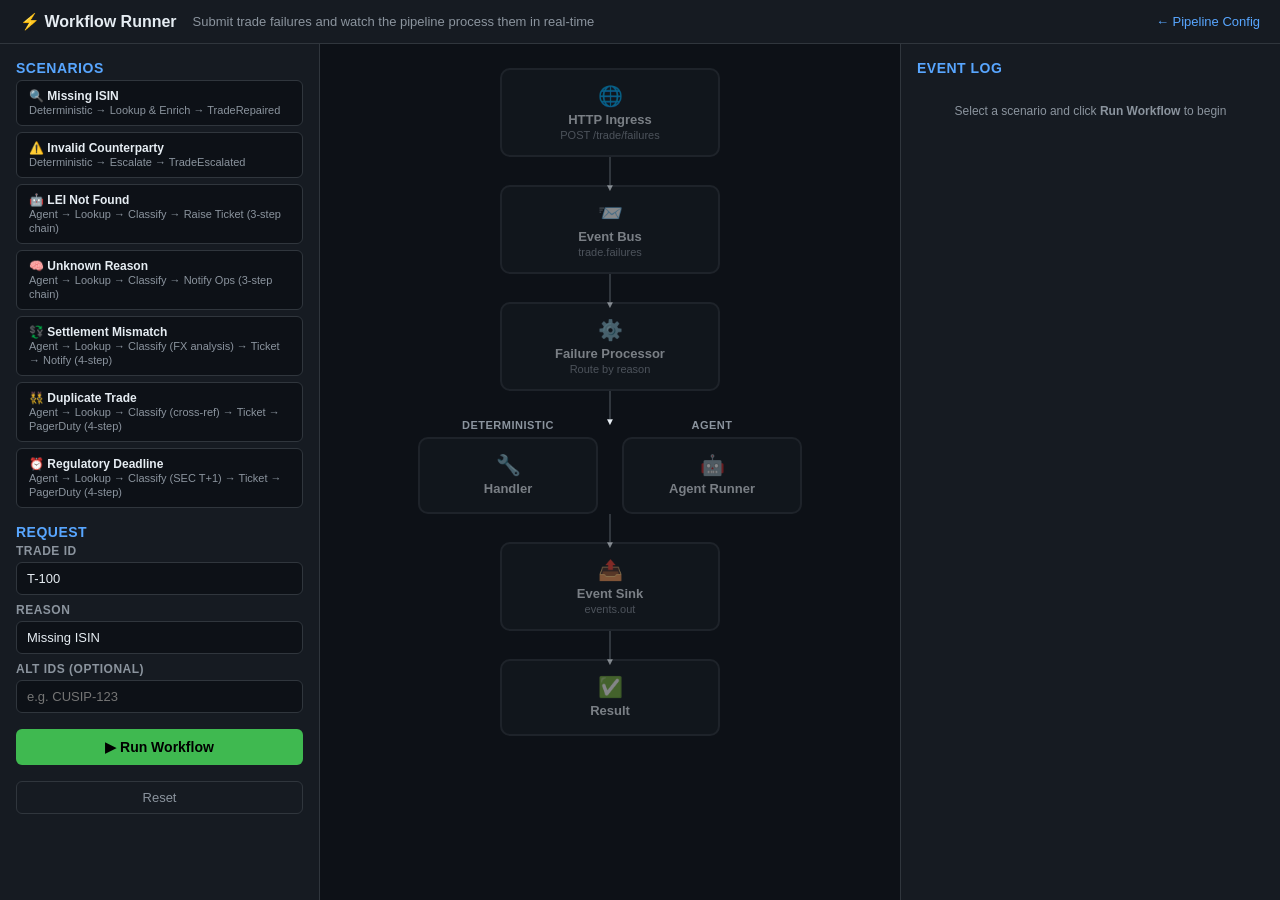
==== agent-app/src/main/resources/webroot/workflow.html @ f093a448 "Update Surefire reports and test class paths for McpServer - Adjusted the class path in the ToolRegi" ====
<!DOCTYPE html>
<html lang="en">
<head>
  <meta charset="UTF-8">
  <meta name="viewport" content="width=device-width, initial-scale=1.0">
  <title>Workflow Runner — vertx5-mcp</title>
  <style>
    /* ── Reset & Theme ──────────────────────────────────────────── */
    *, *::before, *::after { box-sizing: border-box; margin: 0; padding: 0; }
    :root {
      --bg: #0d1117; --surface: #161b22; --border: #30363d;
      --text: #e6edf3; --muted: #8b949e; --accent: #58a6ff;
      --green: #3fb950; --orange: #d29922; --red: #f85149;
      --purple: #bc8cff; --teal: #39d2c0; --pink: #f778ba;
      --blue: #58a6ff; --yellow: #e3b341;
    }
    body { font-family: -apple-system, BlinkMacSystemFont, 'Segoe UI', Helvetica, Arial, sans-serif;
      background: var(--bg); color: var(--text); height: 100vh; overflow: hidden; }

    /* ── Layout ─────────────────────────────────────────────────── */
    .app { display: grid; grid-template-columns: 320px 1fr 380px;
      grid-template-rows: auto 1fr; height: 100vh; }
    header { grid-column: 1 / -1; padding: 12px 20px; background: var(--surface);
      border-bottom: 1px solid var(--border); display: flex; align-items: center; gap: 16px; }
    header h1 { font-size: 16px; font-weight: 600; }
    header .subtitle { color: var(--muted); font-size: 13px; }

    /* ── Left Panel: Control ────────────────────────────────────── */
    .control-panel { background: var(--surface); border-right: 1px solid var(--border);
      padding: 16px; overflow-y: auto; display: flex; flex-direction: column; gap: 16px;
      min-height: 0; }
    .control-panel h2 { font-size: 14px; font-weight: 600; color: var(--accent); text-transform: uppercase;
      letter-spacing: 0.5px; margin-bottom: 4px; }

    .form-group { display: flex; flex-direction: column; gap: 4px; }
    .form-group label { font-size: 12px; font-weight: 600; color: var(--muted); text-transform: uppercase; letter-spacing: 0.5px; }
    .form-group input, .form-group select, .form-group textarea {
      background: var(--bg); border: 1px solid var(--border); border-radius: 6px;
      padding: 8px 10px; color: var(--text); font-size: 13px; font-family: inherit; }
    .form-group input:focus, .form-group select:focus, .form-group textarea:focus {
      outline: none; border-color: var(--accent); box-shadow: 0 0 0 2px rgba(88,166,255,0.2); }

    .scenarios { display: flex; flex-direction: column; gap: 6px; }
    .scenario-btn { background: var(--bg); border: 1px solid var(--border); border-radius: 6px;
      padding: 8px 12px; color: var(--text); font-size: 12px; cursor: pointer; text-align: left;
      transition: border-color 0.15s, background 0.15s; }
    .scenario-btn:hover { border-color: var(--accent); background: rgba(88,166,255,0.08); }
    .scenario-btn .scenario-label { font-weight: 600; display: block; }
    .scenario-btn .scenario-desc { color: var(--muted); font-size: 11px; margin-top: 2px; }

    .run-btn { background: var(--green); color: #000; border: none; border-radius: 6px;
      padding: 10px 16px; font-size: 14px; font-weight: 600; cursor: pointer;
      transition: opacity 0.15s; }
    .run-btn:hover { opacity: 0.9; }
    .run-btn:disabled { opacity: 0.4; cursor: not-allowed; }
    .run-btn.running { background: var(--orange); }

    .reset-btn { background: transparent; color: var(--muted); border: 1px solid var(--border);
      border-radius: 6px; padding: 8px 16px; font-size: 13px; cursor: pointer; }
    .reset-btn:hover { border-color: var(--accent); color: var(--text); }

    /* ── Center: Flow Diagram ───────────────────────────────────── */
    .flow-panel { padding: 24px; overflow: auto; display: flex;
      flex-direction: column; align-items: center; justify-content: flex-start; gap: 0;
      min-height: 0; }

    .flow-stage { display: flex; align-items: center; gap: 0; flex-direction: column; }

    .stage-node { position: relative; border: 2px solid var(--border); border-radius: 10px;
      padding: 14px 24px; min-width: 220px; text-align: center;
      background: var(--surface); transition: all 0.4s ease; }
    .stage-node .stage-icon { font-size: 20px; margin-bottom: 4px; }
    .stage-node .stage-title { font-size: 13px; font-weight: 600; }
    .stage-node .stage-detail { font-size: 11px; color: var(--muted); margin-top: 2px; word-break: break-all; }

    .stage-node.idle { opacity: 0.5; }
    .stage-node.active { border-color: var(--accent); box-shadow: 0 0 16px rgba(88,166,255,0.35);
      animation: pulse 1.2s infinite alternate; }
    .stage-node.done { border-color: var(--green); opacity: 1; }
    .stage-node.done .stage-title { color: var(--green); }
    .stage-node.error { border-color: var(--red); opacity: 1; }
    .stage-node.error .stage-title { color: var(--red); }
    .stage-node.skipped { opacity: 0.3; border-style: dashed; }

    @keyframes pulse { from { box-shadow: 0 0 8px rgba(88,166,255,0.2); } to { box-shadow: 0 0 20px rgba(88,166,255,0.5); } }

    .flow-arrow { width: 2px; height: 28px; background: var(--border); position: relative; }
    .flow-arrow.active { background: var(--accent); }
    .flow-arrow.done { background: var(--green); }
    .flow-arrow::after { content: '▼'; position: absolute; bottom: -8px; left: 50%;
      transform: translateX(-50%); font-size: 10px; color: inherit; }
    .flow-arrow.active::after { color: var(--accent); }
    .flow-arrow.done::after { color: var(--green); }

    .flow-branch { display: flex; gap: 24px; align-items: flex-start; justify-content: center; }
    .flow-branch-arm { display: flex; flex-direction: column; align-items: center; gap: 0; }
    .branch-label { font-size: 11px; font-weight: 600; color: var(--muted); margin-bottom: 6px;
      text-transform: uppercase; letter-spacing: 0.5px; }
    .branch-label.active { color: var(--accent); }
    .branch-label.done { color: var(--green); }

    /* sub-steps within agent arm */
    .sub-steps { display: flex; flex-direction: column; align-items: center; gap: 0; margin-top: 0; }
    .sub-step { border: 1px solid var(--border); border-radius: 6px; padding: 8px 14px;
      min-width: 200px; max-width: 320px; text-align: center; background: var(--surface); font-size: 12px;
      transition: all 0.3s; }
    .sub-step.active { border-color: var(--purple); box-shadow: 0 0 10px rgba(188,140,255,0.3); }
    .sub-step.done { border-color: var(--green); }
    .sub-step .sub-step-title { font-weight: 600; }
    .sub-step .sub-step-reasoning { font-size: 10px; color: var(--purple); margin-top: 3px;
      font-style: italic; line-height: 1.3; text-align: left; opacity: 0.85;
      max-height: 2.6em; overflow: hidden; }
    .sub-step.done .sub-step-reasoning { color: var(--muted); }

    /* reasoning iteration group — pairs reasoning + tool in a visual group */
    .iteration-group { border: 1px dashed var(--border); border-radius: 8px; padding: 6px 4px;
      margin-top: 4px; position: relative; }
    .iteration-group .iteration-label { position: absolute; top: -8px; left: 12px;
      background: var(--bg); padding: 0 6px; font-size: 9px; font-weight: 700;
      color: var(--purple); text-transform: uppercase; letter-spacing: 0.5px; }
    .iteration-group.done { border-color: var(--green); }
    .iteration-group.done .iteration-label { color: var(--green); }

    /* ── Right Panel: Event Log ─────────────────────────────────── */
    .event-panel { background: var(--surface); border-left: 1px solid var(--border);
      display: flex; flex-direction: column; min-height: 0; overflow: hidden; }
    .event-panel h2 { font-size: 14px; font-weight: 600; color: var(--accent); text-transform: uppercase;
      letter-spacing: 0.5px; padding: 16px 16px 8px; }
    .event-log { flex: 1; overflow-y: auto; padding: 0 16px 16px; display: flex;
      flex-direction: column; gap: 6px; min-height: 0; }
    .event-entry { border: 1px solid var(--border); border-radius: 6px; padding: 10px 12px;
      font-size: 12px; font-family: 'SF Mono', 'Cascadia Code', 'Fira Code', monospace;
      background: var(--bg); animation: fadeIn 0.3s ease; }
    .event-entry .event-time { color: var(--muted); font-size: 10px; display: block; margin-bottom: 4px; }
    .event-entry .event-stage { font-weight: 600; margin-bottom: 2px; }
    .event-entry .event-data { color: var(--muted); white-space: pre-wrap; word-break: break-all; font-size: 11px; }
    .event-entry.stage-http       { border-left: 3px solid var(--blue); }
    .event-entry.stage-bus        { border-left: 3px solid var(--green); }
    .event-entry.stage-processor  { border-left: 3px solid var(--orange); }
    .event-entry.stage-agent      { border-left: 3px solid var(--purple); }
    .event-entry.stage-tool       { border-left: 3px solid var(--teal); }
    .event-entry.stage-event      { border-left: 3px solid var(--pink); }
    .event-entry.stage-result     { border-left: 3px solid var(--green); }
    .event-entry.stage-error      { border-left: 3px solid var(--red); }
    .event-entry.stage-reasoning   { border-left: 3px solid var(--purple); background: rgba(188,140,255,0.06); }
    .event-entry.stage-reasoning .event-stage { color: var(--purple); }

    /* reasoning blockquote inside event log */
    .reasoning-quote { background: rgba(188,140,255,0.08); border-left: 2px solid var(--purple);
      padding: 6px 10px; margin: 6px 0 4px; border-radius: 0 4px 4px 0;
      font-family: -apple-system, BlinkMacSystemFont, 'Segoe UI', Helvetica, Arial, sans-serif;
      font-size: 12px; line-height: 1.5; color: var(--text); font-style: italic; }
    .reasoning-action { display: flex; align-items: center; gap: 6px; margin-top: 6px;
      font-size: 11px; color: var(--teal); font-family: 'SF Mono', 'Cascadia Code', monospace; }
    .reasoning-action .action-arrow { color: var(--muted); }

    /* tool result summary inside event log */
    .tool-summary { margin-top: 4px; font-size: 11px; }
    .tool-summary .tool-kv { display: flex; gap: 4px; }
    .tool-summary .tool-key { color: var(--muted); min-width: 60px; }
    .tool-summary .tool-val { color: var(--text); }
    .tool-detail-toggle { color: var(--accent); cursor: pointer; font-size: 10px;
      margin-top: 4px; display: inline-block; border: none; background: none;
      font-family: inherit; text-decoration: underline; }
    .tool-detail-json { display: none; margin-top: 4px; font-size: 10px;
      color: var(--muted); white-space: pre-wrap; word-break: break-all; }
    .tool-detail-json.expanded { display: block; }

    /* continue indicator */
    .event-entry.stage-continue { border-left: 3px solid var(--orange);
      background: rgba(210,153,34,0.06); font-style: italic; }

    @keyframes fadeIn { from { opacity: 0; transform: translateY(-4px); } to { opacity: 1; transform: translateY(0); } }

    /* ── Response Overlay ──────────────────────────────────────── */
    .response-overlay { display: none; position: fixed; top: 0; left: 0; right: 0; bottom: 0;
      background: rgba(0,0,0,0.7); z-index: 100; align-items: center; justify-content: center; }
    .response-overlay.visible { display: flex; }
    .response-card { background: var(--surface); border: 1px solid var(--border); border-radius: 10px;
      padding: 24px; max-width: 600px; width: 90%; max-height: 80vh; overflow-y: auto; }
    .response-card h3 { font-size: 16px; margin-bottom: 12px; }
    .response-card pre { background: var(--bg); border: 1px solid var(--border); border-radius: 6px;
      padding: 12px; font-size: 12px; overflow-x: auto; white-space: pre-wrap; }
    .response-card .close-btn { margin-top: 16px; background: var(--accent); color: #000; border: none;
      border-radius: 6px; padding: 8px 24px; cursor: pointer; font-weight: 600; }

    /* ── Summary bar ───────────────────────────────────────────── */
    .summary-bar { padding: 10px 16px; border-top: 1px solid var(--border);
      font-size: 12px; color: var(--muted); display: flex; justify-content: space-between; }
    .summary-bar .path-badge { padding: 2px 8px; border-radius: 4px; font-weight: 600; font-size: 11px; }
    .summary-bar .path-deterministic { background: rgba(210,153,34,0.2); color: var(--orange); }
    .summary-bar .path-agent { background: rgba(188,140,255,0.2); color: var(--purple); }
  </style>
</head>
<body>
  <div class="app">
    <!-- ─── Header ──────────────────────────────────────────────── -->
    <header>
      <h1>⚡ Workflow Runner</h1>
      <span class="subtitle">Submit trade failures and watch the pipeline process them in real-time</span>
      <span class="subtitle" style="margin-left:auto;">
        <a href="/ui/" style="color:var(--accent);text-decoration:none;">← Pipeline Config</a>
      </span>
    </header>

    <!-- ─── Left: Control Panel ─────────────────────────────────── -->
    <div class="control-panel">
      <div>
        <h2>Scenarios</h2>
        <div class="scenarios">
          <button class="scenario-btn" onclick="loadScenario('missing-isin')">
            <span class="scenario-label">🔍 Missing ISIN</span>
            <span class="scenario-desc">Deterministic → Lookup &amp; Enrich → TradeRepaired</span>
          </button>
          <button class="scenario-btn" onclick="loadScenario('invalid-cpty')">
            <span class="scenario-label">⚠️ Invalid Counterparty</span>
            <span class="scenario-desc">Deterministic → Escalate → TradeEscalated</span>
          </button>
          <button class="scenario-btn" onclick="loadScenario('lei-not-found')">
            <span class="scenario-label">🤖 LEI Not Found</span>
            <span class="scenario-desc">Agent → Lookup → Classify → Raise Ticket (3-step chain)</span>
          </button>
          <button class="scenario-btn" onclick="loadScenario('unknown')">
            <span class="scenario-label">🧠 Unknown Reason</span>
            <span class="scenario-desc">Agent → Lookup → Classify → Notify Ops (3-step chain)</span>
          </button>
          <button class="scenario-btn" onclick="loadScenario('amount-mismatch')">
            <span class="scenario-label">💱 Settlement Mismatch</span>
            <span class="scenario-desc">Agent → Lookup → Classify (FX analysis) → Ticket → Notify (4-step)</span>
          </button>
          <button class="scenario-btn" onclick="loadScenario('duplicate')">
            <span class="scenario-label">👯 Duplicate Trade</span>
            <span class="scenario-desc">Agent → Lookup → Classify (cross-ref) → Ticket → PagerDuty (4-step)</span>
          </button>
          <button class="scenario-btn" onclick="loadScenario('regulatory')">
            <span class="scenario-label">⏰ Regulatory Deadline</span>
            <span class="scenario-desc">Agent → Lookup → Classify (SEC T+1) → Ticket → PagerDuty (4-step)</span>
          </button>
        </div>
      </div>

      <div>
        <h2>Request</h2>
        <div class="form-group">
          <label>Trade ID</label>
          <input type="text" id="tradeId" value="T-100" placeholder="e.g. T-100">
        </div>
        <div class="form-group" style="margin-top:8px;">
          <label>Reason</label>
          <input type="text" id="reason" value="Missing ISIN" placeholder="e.g. Missing ISIN">
        </div>
        <div class="form-group" style="margin-top:8px;">
          <label>Alt IDs (optional)</label>
          <input type="text" id="altIds" value="" placeholder="e.g. CUSIP-123">
        </div>
      </div>

      <button class="run-btn" id="runBtn" onclick="runWorkflow()">▶ Run Workflow</button>
      <button class="reset-btn" onclick="resetAll()">Reset</button>

      <div class="summary-bar" id="summaryBar" style="display:none;">
        <span id="summaryText"></span>
        <span id="summaryPath"></span>
      </div>
    </div>

    <!-- ─── Center: Flow Diagram ────────────────────────────────── -->
    <div class="flow-panel">
      <!-- 1. HTTP Ingress -->
      <div class="flow-stage">
        <div class="stage-node idle" id="stage-http">
          <div class="stage-icon">🌐</div>
          <div class="stage-title">HTTP Ingress</div>
          <div class="stage-detail" id="stage-http-detail">POST /trade/failures</div>
        </div>
      </div>
      <div class="flow-arrow" id="arrow-1"></div>

      <!-- 2. Event Bus -->
      <div class="flow-stage">
        <div class="stage-node idle" id="stage-bus">
          <div class="stage-icon">📨</div>
          <div class="stage-title">Event Bus</div>
          <div class="stage-detail" id="stage-bus-detail">trade.failures</div>
        </div>
      </div>
      <div class="flow-arrow" id="arrow-2"></div>

      <!-- 3. Processor -->
      <div class="flow-stage">
        <div class="stage-node idle" id="stage-processor">
          <div class="stage-icon">⚙️</div>
          <div class="stage-title">Failure Processor</div>
          <div class="stage-detail" id="stage-processor-detail">Route by reason</div>
        </div>
      </div>
      <div class="flow-arrow" id="arrow-3"></div>

      <!-- 4. Branch: Deterministic vs Agent -->
      <div class="flow-branch">
        <!-- Deterministic Arm -->
        <div class="flow-branch-arm" id="arm-deterministic">
          <div class="branch-label" id="label-deterministic">Deterministic</div>
          <div class="stage-node idle" id="stage-handler" style="min-width:180px;">
            <div class="stage-icon">🔧</div>
            <div class="stage-title">Handler</div>
            <div class="stage-detail" id="stage-handler-detail"></div>
          </div>
        </div>
        <!-- Agent Arm -->
        <div class="flow-branch-arm" id="arm-agent">
          <div class="branch-label" id="label-agent">Agent</div>
          <div class="stage-node idle" id="stage-agent" style="min-width:180px;">
            <div class="stage-icon">🤖</div>
            <div class="stage-title">Agent Runner</div>
            <div class="stage-detail" id="stage-agent-detail"></div>
          </div>
          <div class="sub-steps" id="agent-sub-steps">
            <!-- dynamically added -->
          </div>
        </div>
      </div>
      <div class="flow-arrow" id="arrow-4"></div>

      <!-- 5. Event Sink -->
      <div class="flow-stage">
        <div class="stage-node idle" id="stage-eventsink">
          <div class="stage-icon">📤</div>
          <div class="stage-title">Event Sink</div>
          <div class="stage-detail" id="stage-eventsink-detail">events.out</div>
        </div>
      </div>
      <div class="flow-arrow" id="arrow-5"></div>

      <!-- 6. Result -->
      <div class="flow-stage">
        <div class="stage-node idle" id="stage-result">
          <div class="stage-icon">✅</div>
          <div class="stage-title">Result</div>
          <div class="stage-detail" id="stage-result-detail"></div>
        </div>
      </div>
    </div>

    <!-- ─── Right: Event Log ────────────────────────────────────── -->
    <div class="event-panel">
      <h2>Event Log</h2>
      <div class="event-log" id="eventLog">
        <div style="color:var(--muted);font-size:12px;padding:20px 0;text-align:center;">
          Select a scenario and click <b>Run Workflow</b> to begin
        </div>
      </div>
    </div>
  </div>

  <!-- ─── Response Overlay ──────────────────────────────────────── -->
  <div class="response-overlay" id="responseOverlay">
    <div class="response-card">
      <h3>Workflow Result</h3>
      <pre id="responseJson"></pre>
      <button class="close-btn" onclick="closeOverlay()">Close</button>
    </div>
  </div>

  <script>
    // ── State ────────────────────────────────────────────────────────
    let running = false;
    let eventSource = null;
    let runCounter = 0;

    const scenarios = {
      'missing-isin':    { tradeId: 'T-100', reason: 'Missing ISIN',                altIds: '' },
      'invalid-cpty':    { tradeId: 'T-200', reason: 'Invalid Counterparty',        altIds: '' },
      'lei-not-found':   { tradeId: 'T-300', reason: 'LEI not found',               altIds: '' },
      'unknown':         { tradeId: 'T-400', reason: 'Suspicious pattern',          altIds: '' },
      'amount-mismatch': { tradeId: 'T-500', reason: 'Settlement amount mismatch',  altIds: '' },
      'duplicate':       { tradeId: 'T-600', reason: 'Possible duplicate trade',    altIds: '' },
      'regulatory':      { tradeId: 'T-700', reason: 'Regulatory T+1 deadline at risk', altIds: '' },
    };

    // ── Scenario loader ──────────────────────────────────────────────
    function loadScenario(key) {
      const s = scenarios[key];
      if (!s) return;
      document.getElementById('tradeId').value = s.tradeId;
      document.getElementById('reason').value = s.reason;
      document.getElementById('altIds').value = s.altIds;
      // highlight the clicked button
      document.querySelectorAll('.scenario-btn').forEach(b => b.style.borderColor = '');
      event.currentTarget.style.borderColor = 'var(--accent)';
    }

    // ── Reset ────────────────────────────────────────────────────────
    function resetAll() {
      if (eventSource) { eventSource.close(); eventSource = null; }
      running = false;
      document.getElementById('runBtn').disabled = false;
      document.getElementById('runBtn').textContent = '▶ Run Workflow';
      document.getElementById('runBtn').classList.remove('running');
      document.getElementById('summaryBar').style.display = 'none';
      // reset stages
      document.querySelectorAll('.stage-node').forEach(n => {
        n.className = 'stage-node idle';
        const det = n.querySelector('.stage-detail');
        if (det) det.textContent = det.dataset.default || det.textContent;
      });
      document.querySelectorAll('.flow-arrow').forEach(a => a.className = 'flow-arrow');
      document.querySelectorAll('.branch-label').forEach(l => l.className = 'branch-label');
      document.getElementById('agent-sub-steps').innerHTML = '';
      // save defaults
      saveDefaults();
      // reset event log
      document.getElementById('eventLog').innerHTML =
        '<div style="color:var(--muted);font-size:12px;padding:20px 0;text-align:center;">' +
        'Select a scenario and click <b>Run Workflow</b> to begin</div>';
    }

    function saveDefaults() {
      document.querySelectorAll('.stage-detail').forEach(d => {
        if (!d.dataset.default) d.dataset.default = d.textContent;
      });
    }
    saveDefaults();

    // ── Stage updates ────────────────────────────────────────────────
    function setStage(id, state, detail) {
      const node = document.getElementById('stage-' + id);
      if (!node) return;
      node.className = 'stage-node ' + state;
      if (detail) {
        const det = node.querySelector('.stage-detail');
        if (det) det.textContent = detail;
      }
    }

    function setArrow(id, state) {
      const arrow = document.getElementById('arrow-' + id);
      if (arrow) arrow.className = 'flow-arrow ' + state;
    }

    function setBranchLabel(branch, state) {
      const label = document.getElementById('label-' + branch);
      if (label) label.className = 'branch-label ' + state;
    }

    function addAgentSubStep(title, state, reasoning) {
      const container = document.getElementById('agent-sub-steps');
      const arrow = document.createElement('div');
      arrow.className = 'flow-arrow ' + (state === 'done' ? 'done' : 'active');
      arrow.style.height = '18px';
      container.appendChild(arrow);

      const step = document.createElement('div');
      step.className = 'sub-step ' + state;
      const titleDiv = document.createElement('div');
      titleDiv.className = 'sub-step-title';
      titleDiv.textContent = title;
      step.appendChild(titleDiv);
      if (reasoning) {
        const reasonDiv = document.createElement('div');
        reasonDiv.className = 'sub-step-reasoning';
        reasonDiv.textContent = '"' + reasoning + '"';
        step.appendChild(reasonDiv);
      }
      container.appendChild(step);
      return step;
    }

    function startIterationGroup(stepLabel) {
      const container = document.getElementById('agent-sub-steps');
      const group = document.createElement('div');
      group.className = 'iteration-group';
      group.id = 'iter-group-' + stepLabel;
      const label = document.createElement('div');
      label.className = 'iteration-label';
      label.textContent = stepLabel;
      group.appendChild(label);
      container.appendChild(group);
      return group;
    }

    function addSubStepToGroup(group, title, state, reasoning) {
      const arrow = document.createElement('div');
      arrow.className = 'flow-arrow ' + (state === 'done' ? 'done' : 'active');
      arrow.style.height = '14px';
      group.appendChild(arrow);

      const step = document.createElement('div');
      step.className = 'sub-step ' + state;
      const titleDiv = document.createElement('div');
      titleDiv.className = 'sub-step-title';
      titleDiv.textContent = title;
      step.appendChild(titleDiv);
      if (reasoning) {
        const reasonDiv = document.createElement('div');
        reasonDiv.className = 'sub-step-reasoning';
        reasonDiv.textContent = '"' + reasoning + '"';
        step.appendChild(reasonDiv);
      }
      group.appendChild(step);
      return step;
    }

    // ── Event log ────────────────────────────────────────────────────
    function logEvent(stage, title, detail, cssClass) {
      const log = document.getElementById('eventLog');
      // remove placeholder
      if (log.querySelector('div[style]')) log.innerHTML = '';

      const entry = document.createElement('div');
      entry.className = 'event-entry stage-' + (cssClass || stage);

      const time = new Date().toLocaleTimeString('en-GB', { hour12: false, fractionalSecondDigits: 3 });
      entry.innerHTML =
        '<span class="event-time">' + time + '</span>' +
        '<div class="event-stage">' + escapeHtml(title) + '</div>' +
        (detail ? '<div class="event-data">' + escapeHtml(detail) + '</div>' : '');
      log.appendChild(entry);
      entry.scrollIntoView({ behavior: 'smooth', block: 'end' });
    }

    /** Log a rich reasoning entry with a blockquote and action arrow */
    function logReasoning(stepLabel, reasoning, toolName) {
      const log = document.getElementById('eventLog');
      if (log.querySelector('div[style]')) log.innerHTML = '';

      const entry = document.createElement('div');
      entry.className = 'event-entry stage-reasoning';
      const time = new Date().toLocaleTimeString('en-GB', { hour12: false, fractionalSecondDigits: 3 });
      entry.innerHTML =
        '<span class="event-time">' + time + '</span>' +
        '<div class="event-stage">🧠 ' + escapeHtml(stepLabel) + ' — LLM Reasoning</div>' +
        '<div class="reasoning-quote">' + escapeHtml(reasoning || 'Deciding next action…') + '</div>' +
        '<div class="reasoning-action"><span class="action-arrow">→</span> Calls <b>' + escapeHtml(toolName) + '</b></div>';
      log.appendChild(entry);
      entry.scrollIntoView({ behavior: 'smooth', block: 'end' });
    }

    /** Log a rich tool result entry with key/value summary and expandable JSON */
    function logToolResult(toolName, toolIcon, toolResult) {
      const log = document.getElementById('eventLog');
      if (log.querySelector('div[style]')) log.innerHTML = '';

      const entry = document.createElement('div');
      entry.className = 'event-entry stage-tool';
      const time = new Date().toLocaleTimeString('en-GB', { hour12: false, fractionalSecondDigits: 3 });

      // Build key-value summary from top-level fields
      let summaryHtml = '';
      const skipKeys = new Set(['status']);
      const summaryKeys = Object.keys(toolResult).filter(k => !skipKeys.has(k) && typeof toolResult[k] !== 'object').slice(0, 4);
      for (const key of summaryKeys) {
        summaryHtml += '<div class="tool-kv"><span class="tool-key">' + escapeHtml(key) + ':</span><span class="tool-val">' + escapeHtml(String(toolResult[key])) + '</span></div>';
      }

      const detailId = 'detail-' + Date.now() + '-' + Math.random().toString(36).slice(2, 6);
      entry.innerHTML =
        '<span class="event-time">' + time + '</span>' +
        '<div class="event-stage">' + toolIcon + ' ' + escapeHtml(toolName) + ' → ' + escapeHtml(toolResult.status || 'ok') + '</div>' +
        (summaryHtml ? '<div class="tool-summary">' + summaryHtml + '</div>' : '') +
        '<button class="tool-detail-toggle" onclick="document.getElementById(\'' + detailId + '\').classList.toggle(\'expanded\')">show full result</button>' +
        '<div class="tool-detail-json" id="' + detailId + '">' + escapeHtml(JSON.stringify(toolResult, null, 2)) + '</div>';
      log.appendChild(entry);
      entry.scrollIntoView({ behavior: 'smooth', block: 'end' });
    }

    function escapeHtml(s) {
      return String(s).replace(/&/g,'&amp;').replace(/</g,'&lt;').replace(/>/g,'&gt;');
    }

    // ── Run workflow ─────────────────────────────────────────────────
    async function runWorkflow() {
      if (running) return;
      running = true;
      runCounter++;
      const runId = runCounter;

      const btn = document.getElementById('runBtn');
      btn.disabled = true;
      btn.textContent = '⏳ Running…';
      btn.classList.add('running');

      // reset diagram
      document.querySelectorAll('.stage-node').forEach(n => n.className = 'stage-node idle');
      document.querySelectorAll('.flow-arrow').forEach(a => a.className = 'flow-arrow');
      document.querySelectorAll('.branch-label').forEach(l => l.className = 'branch-label');
      document.getElementById('agent-sub-steps').innerHTML = '';
      document.getElementById('summaryBar').style.display = 'none';
      document.getElementById('eventLog').innerHTML = '';

      const tradeId = document.getElementById('tradeId').value.trim() || 'T-100';
      const reason = document.getElementById('reason').value.trim() || 'Missing ISIN';
      const altIds = document.getElementById('altIds').value.trim();

      const payload = { tradeId, reason };
      if (altIds) payload.altIds = altIds;

      // ── Step 1: HTTP send ──────────────────────────────────────
      logEvent('http', 'HTTP Request', 'POST /trade/failures\n' + JSON.stringify(payload, null, 2));
      setStage('http', 'active', 'Sending POST…');
      setArrow('1', 'active');
      await sleep(400);

      // ── Connect SSE for domain events ──────────────────────────
      if (eventSource) eventSource.close();
      eventSource = new EventSource('/workflow/api/events?tradeId=' + encodeURIComponent(tradeId));
      eventSource.addEventListener('domain-event', (e) => {
        try {
          const evt = JSON.parse(e.data);
          logEvent('event', '📤 ' + (evt.type || 'Event'), JSON.stringify(evt, null, 2), 'event');
          setStage('eventsink', 'done', evt.type || 'received');
          setArrow('4', 'done');
        } catch (err) { /* ignore */ }
      });
      eventSource.addEventListener('stage', (e) => {
        try {
          const stage = JSON.parse(e.data);
          handleStageEvent(stage);
        } catch (err) { /* ignore */ }
      });

      // ── Step 2: Send to API ────────────────────────────────────
      setStage('http', 'done', 'POST sent');
      setStage('bus', 'active', 'trade.failures');
      setArrow('1', 'done');
      logEvent('bus', 'Event Bus Dispatch', 'address: trade.failures', 'bus');
      await sleep(300);

      setStage('bus', 'done');
      setArrow('2', 'done');
      setStage('processor', 'active', 'Routing…');
      logEvent('processor', 'Failure Processor', 'Evaluating reason: "' + reason + '"', 'processor');

      try {
        const resp = await fetch('/workflow/api/run', {
          method: 'POST',
          headers: { 'Content-Type': 'application/json' },
          body: JSON.stringify(payload),
        });
        const result = await resp.json();

        if (runId !== runCounter) return; // stale run

        // ── Animate based on path ─────────────────────────────────
        const path = result.path || 'unknown';
        setStage('processor', 'done', 'Routed → ' + path);
        setArrow('3', 'done');

        if (path === 'deterministic') {
          await animateDeterministic(result, reason);
        } else if (path === 'agent') {
          await animateAgent(result);
        }

        // ── Final result ──────────────────────────────────────────
        setArrow('5', 'done');
        setStage('result', 'done', result.status === 'ok' ? 'Success' : 'Error');
        logEvent('result', '✅ Workflow Complete',
          'Path: ' + path + '\n' + JSON.stringify(result, null, 2), 'result');

        // summary bar
        showSummary(path, result);

      } catch (err) {
        setStage('processor', 'error', 'Error');
        setStage('result', 'error', err.message);
        logEvent('error', '❌ Error', err.message, 'error');
      } finally {
        // close SSE after a short delay to catch late events
        setTimeout(() => { if (eventSource) { eventSource.close(); eventSource = null; } }, 2000);
        running = false;
        btn.disabled = false;
        btn.textContent = '▶ Run Workflow';
        btn.classList.remove('running');
      }
    }

    // ── Deterministic path animation ─────────────────────────────────
    async function animateDeterministic(result, reason) {
      setBranchLabel('deterministic', 'active');
      const handlerType = reason === 'Missing ISIN' ? 'lookup-enrich' : 'escalate';
      setStage('handler', 'active', handlerType);
      logEvent('processor', '🔧 Deterministic Handler', 'type: ' + handlerType + '\nreason: ' + reason, 'processor');
      await sleep(600);

      setStage('handler', 'done', handlerType);
      setBranchLabel('deterministic', 'done');
      setStage('agent', 'skipped');
      setBranchLabel('agent', '');

      const resultEvent = result.resultEvent;
      if (resultEvent) {
        logEvent('event', '📤 ' + (resultEvent.type || 'Event'), JSON.stringify(resultEvent, null, 2), 'event');
        setStage('eventsink', 'done', resultEvent.type);
        setArrow('4', 'done');
      }
    }

    // ── Agent path animation ─────────────────────────────────────────
    async function animateAgent(result) {
      setBranchLabel('agent', 'active');
      setStage('handler', 'skipped');
      setBranchLabel('deterministic', '');
      setStage('agent', 'active', 'Multi-step reasoning…');
      logEvent('agent', '🤖 Agent Runner',
        'Forwarded to agent.required — beginning multi-step reasoning chain', 'agent');
      await sleep(400);

      const trail = result.trail || [];
      const totalSteps = trail.length || 1;

      for (let i = 0; i < trail.length; i++) {
        const entry = trail[i];
        const cmd = entry.command || {};
        const toolResult = entry.toolResult || {};
        const tool = cmd.tool || 'unknown';
        const reasoning = cmd.reasoning || '';
        const stop = cmd.stop;
        const stepLabel = 'Step ' + (i + 1) + '/' + totalSteps;

        const toolIcon = tool.startsWith('data.') ? '🔎'
          : tool.startsWith('case.classify') ? '🏷️'
          : tool.startsWith('case.raise') ? '🎫'
          : tool.startsWith('comms.') ? '📣'
          : '🔧';

        // Create a visual iteration group in the flow diagram
        const group = startIterationGroup(stepLabel);

        // ── Reasoning phase ──────────────────────────────────
        setStage('agent', 'active', stepLabel + ': Thinking…');
        addSubStepToGroup(group, '🧠 Reasoning', 'active', reasoning);
        logReasoning(stepLabel, reasoning, tool);
        await sleep(600);

        // Mark reasoning done
        group.querySelectorAll('.sub-step').forEach(s => s.className = 'sub-step done');

        // ── Tool execution phase ─────────────────────────────
        setStage('agent', 'active', stepLabel + ': ' + tool);
        addSubStepToGroup(group, toolIcon + ' ' + tool, 'active');
        logToolResult(tool, toolIcon, toolResult);
        await sleep(500);

        // Mark tool done, mark iteration group done
        group.querySelectorAll('.sub-step').forEach(s => s.className = 'sub-step done');
        group.querySelectorAll('.flow-arrow').forEach(a => {
          if (!a.className.includes('done')) a.className += ' done';
        });
        group.classList.add('done');

        // ── Continue / Stop indicator ────────────────────────
        if (!stop && i < trail.length - 1) {
          logEvent('agent', '⏩ ' + stepLabel + ' complete — iterating',
            'stop=false — agent feeds context forward and re-enters the reasoning loop', 'continue');
          await sleep(250);
        }
      }

      // If no trail, fall back to simple animation
      if (trail.length === 0) {
        addAgentSubStep('🧠 LLM Decision', 'done');
        addAgentSubStep('🔧 Tool Call', 'done');
      }

      // Finalize
      document.querySelectorAll('#agent-sub-steps .sub-step').forEach(s => s.className = 'sub-step done');
      document.querySelectorAll('#agent-sub-steps .flow-arrow').forEach(a => {
        if (!a.className.includes('done')) a.className += ' done';
      });
      setStage('agent', 'done', totalSteps + ' step' + (totalSteps > 1 ? 's' : '') + ' complete');
      setBranchLabel('agent', 'done');
      setArrow('4', 'done');
      const lastResult = trail.length > 0 ? trail[trail.length - 1].toolResult : result.result;
      setStage('eventsink', 'done', lastResult?.type || lastResult?.status || 'done');
    }

    // ── Handle stage SSE events ──────────────────────────────────────
    function handleStageEvent(stage) {
      const name = stage.stage || '';
      const detail = stage.detail || '';
      if (name === 'received' || name === 'dispatching') {
        logEvent('bus', '📡 ' + name, detail, 'bus');
      } else if (name === 'completed') {
        logEvent('result', '✅ Pipeline ' + name, detail, 'result');
      } else if (name === 'error') {
        logEvent('error', '❌ Pipeline error', detail, 'error');
      }
    }

    function showSummary(path, result) {
      const bar = document.getElementById('summaryBar');
      bar.style.display = 'flex';
      document.getElementById('summaryText').textContent =
        'Completed in ' + (result.resultEvent?.type || result.result?.status || 'ok');
      const badge = document.getElementById('summaryPath');
      badge.textContent = path;
      badge.className = 'path-badge path-' + path;
    }

    function closeOverlay() {
      document.getElementById('responseOverlay').classList.remove('visible');
    }

    function sleep(ms) { return new Promise(r => setTimeout(r, ms)); }

    // pre-select first scenario
    loadScenario('missing-isin');
  </script>
</body>
</html>
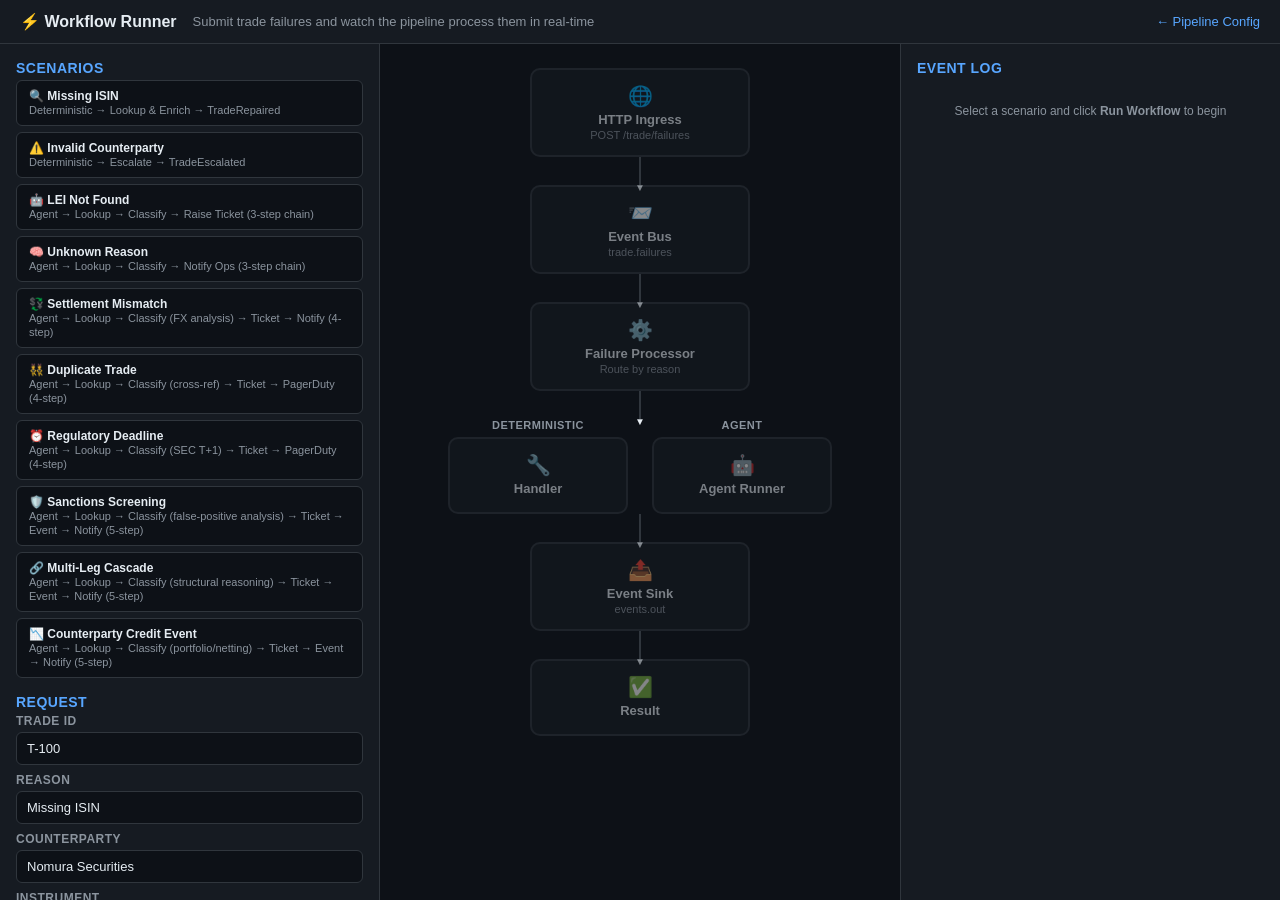
==== commit 4f4ae0f7: "feat: integrate OpenAI LLM client with function-calling capabilities - Added vertx-web-client depend" ====
--- a/agent-app/src/main/resources/webroot/workflow.html
+++ b/agent-app/src/main/resources/webroot/workflow.html
@@ -4,193 +4,7 @@
   <meta charset="UTF-8">
   <meta name="viewport" content="width=device-width, initial-scale=1.0">
   <title>Workflow Runner — vertx5-mcp</title>
-  <style>
-    /* ── Reset & Theme ──────────────────────────────────────────── */
-    *, *::before, *::after { box-sizing: border-box; margin: 0; padding: 0; }
-    :root {
-      --bg: #0d1117; --surface: #161b22; --border: #30363d;
-      --text: #e6edf3; --muted: #8b949e; --accent: #58a6ff;
-      --green: #3fb950; --orange: #d29922; --red: #f85149;
-      --purple: #bc8cff; --teal: #39d2c0; --pink: #f778ba;
-      --blue: #58a6ff; --yellow: #e3b341;
-    }
-    body { font-family: -apple-system, BlinkMacSystemFont, 'Segoe UI', Helvetica, Arial, sans-serif;
-      background: var(--bg); color: var(--text); height: 100vh; overflow: hidden; }
-
-    /* ── Layout ─────────────────────────────────────────────────── */
-    .app { display: grid; grid-template-columns: 320px 1fr 380px;
-      grid-template-rows: auto 1fr; height: 100vh; }
-    header { grid-column: 1 / -1; padding: 12px 20px; background: var(--surface);
-      border-bottom: 1px solid var(--border); display: flex; align-items: center; gap: 16px; }
-    header h1 { font-size: 16px; font-weight: 600; }
-    header .subtitle { color: var(--muted); font-size: 13px; }
-
-    /* ── Left Panel: Control ────────────────────────────────────── */
-    .control-panel { background: var(--surface); border-right: 1px solid var(--border);
-      padding: 16px; overflow-y: auto; display: flex; flex-direction: column; gap: 16px;
-      min-height: 0; }
-    .control-panel h2 { font-size: 14px; font-weight: 600; color: var(--accent); text-transform: uppercase;
-      letter-spacing: 0.5px; margin-bottom: 4px; }
-
-    .form-group { display: flex; flex-direction: column; gap: 4px; }
-    .form-group label { font-size: 12px; font-weight: 600; color: var(--muted); text-transform: uppercase; letter-spacing: 0.5px; }
-    .form-group input, .form-group select, .form-group textarea {
-      background: var(--bg); border: 1px solid var(--border); border-radius: 6px;
-      padding: 8px 10px; color: var(--text); font-size: 13px; font-family: inherit; }
-    .form-group input:focus, .form-group select:focus, .form-group textarea:focus {
-      outline: none; border-color: var(--accent); box-shadow: 0 0 0 2px rgba(88,166,255,0.2); }
-
-    .scenarios { display: flex; flex-direction: column; gap: 6px; }
-    .scenario-btn { background: var(--bg); border: 1px solid var(--border); border-radius: 6px;
-      padding: 8px 12px; color: var(--text); font-size: 12px; cursor: pointer; text-align: left;
-      transition: border-color 0.15s, background 0.15s; }
-    .scenario-btn:hover { border-color: var(--accent); background: rgba(88,166,255,0.08); }
-    .scenario-btn .scenario-label { font-weight: 600; display: block; }
-    .scenario-btn .scenario-desc { color: var(--muted); font-size: 11px; margin-top: 2px; }
-
-    .run-btn { background: var(--green); color: #000; border: none; border-radius: 6px;
-      padding: 10px 16px; font-size: 14px; font-weight: 600; cursor: pointer;
-      transition: opacity 0.15s; }
-    .run-btn:hover { opacity: 0.9; }
-    .run-btn:disabled { opacity: 0.4; cursor: not-allowed; }
-    .run-btn.running { background: var(--orange); }
-
-    .reset-btn { background: transparent; color: var(--muted); border: 1px solid var(--border);
-      border-radius: 6px; padding: 8px 16px; font-size: 13px; cursor: pointer; }
-    .reset-btn:hover { border-color: var(--accent); color: var(--text); }
-
-    /* ── Center: Flow Diagram ───────────────────────────────────── */
-    .flow-panel { padding: 24px; overflow: auto; display: flex;
-      flex-direction: column; align-items: center; justify-content: flex-start; gap: 0;
-      min-height: 0; }
-
-    .flow-stage { display: flex; align-items: center; gap: 0; flex-direction: column; }
-
-    .stage-node { position: relative; border: 2px solid var(--border); border-radius: 10px;
-      padding: 14px 24px; min-width: 220px; text-align: center;
-      background: var(--surface); transition: all 0.4s ease; }
-    .stage-node .stage-icon { font-size: 20px; margin-bottom: 4px; }
-    .stage-node .stage-title { font-size: 13px; font-weight: 600; }
-    .stage-node .stage-detail { font-size: 11px; color: var(--muted); margin-top: 2px; word-break: break-all; }
-
-    .stage-node.idle { opacity: 0.5; }
-    .stage-node.active { border-color: var(--accent); box-shadow: 0 0 16px rgba(88,166,255,0.35);
-      animation: pulse 1.2s infinite alternate; }
-    .stage-node.done { border-color: var(--green); opacity: 1; }
-    .stage-node.done .stage-title { color: var(--green); }
-    .stage-node.error { border-color: var(--red); opacity: 1; }
-    .stage-node.error .stage-title { color: var(--red); }
-    .stage-node.skipped { opacity: 0.3; border-style: dashed; }
-
-    @keyframes pulse { from { box-shadow: 0 0 8px rgba(88,166,255,0.2); } to { box-shadow: 0 0 20px rgba(88,166,255,0.5); } }
-
-    .flow-arrow { width: 2px; height: 28px; background: var(--border); position: relative; }
-    .flow-arrow.active { background: var(--accent); }
-    .flow-arrow.done { background: var(--green); }
-    .flow-arrow::after { content: '▼'; position: absolute; bottom: -8px; left: 50%;
-      transform: translateX(-50%); font-size: 10px; color: inherit; }
-    .flow-arrow.active::after { color: var(--accent); }
-    .flow-arrow.done::after { color: var(--green); }
-
-    .flow-branch { display: flex; gap: 24px; align-items: flex-start; justify-content: center; }
-    .flow-branch-arm { display: flex; flex-direction: column; align-items: center; gap: 0; }
-    .branch-label { font-size: 11px; font-weight: 600; color: var(--muted); margin-bottom: 6px;
-      text-transform: uppercase; letter-spacing: 0.5px; }
-    .branch-label.active { color: var(--accent); }
-    .branch-label.done { color: var(--green); }
-
-    /* sub-steps within agent arm */
-    .sub-steps { display: flex; flex-direction: column; align-items: center; gap: 0; margin-top: 0; }
-    .sub-step { border: 1px solid var(--border); border-radius: 6px; padding: 8px 14px;
-      min-width: 200px; max-width: 320px; text-align: center; background: var(--surface); font-size: 12px;
-      transition: all 0.3s; }
-    .sub-step.active { border-color: var(--purple); box-shadow: 0 0 10px rgba(188,140,255,0.3); }
-    .sub-step.done { border-color: var(--green); }
-    .sub-step .sub-step-title { font-weight: 600; }
-    .sub-step .sub-step-reasoning { font-size: 10px; color: var(--purple); margin-top: 3px;
-      font-style: italic; line-height: 1.3; text-align: left; opacity: 0.85;
-      max-height: 2.6em; overflow: hidden; }
-    .sub-step.done .sub-step-reasoning { color: var(--muted); }
-
-    /* reasoning iteration group — pairs reasoning + tool in a visual group */
-    .iteration-group { border: 1px dashed var(--border); border-radius: 8px; padding: 6px 4px;
-      margin-top: 4px; position: relative; }
-    .iteration-group .iteration-label { position: absolute; top: -8px; left: 12px;
-      background: var(--bg); padding: 0 6px; font-size: 9px; font-weight: 700;
-      color: var(--purple); text-transform: uppercase; letter-spacing: 0.5px; }
-    .iteration-group.done { border-color: var(--green); }
-    .iteration-group.done .iteration-label { color: var(--green); }
-
-    /* ── Right Panel: Event Log ─────────────────────────────────── */
-    .event-panel { background: var(--surface); border-left: 1px solid var(--border);
-      display: flex; flex-direction: column; min-height: 0; overflow: hidden; }
-    .event-panel h2 { font-size: 14px; font-weight: 600; color: var(--accent); text-transform: uppercase;
-      letter-spacing: 0.5px; padding: 16px 16px 8px; }
-    .event-log { flex: 1; overflow-y: auto; padding: 0 16px 16px; display: flex;
-      flex-direction: column; gap: 6px; min-height: 0; }
-    .event-entry { border: 1px solid var(--border); border-radius: 6px; padding: 10px 12px;
-      font-size: 12px; font-family: 'SF Mono', 'Cascadia Code', 'Fira Code', monospace;
-      background: var(--bg); animation: fadeIn 0.3s ease; }
-    .event-entry .event-time { color: var(--muted); font-size: 10px; display: block; margin-bottom: 4px; }
-    .event-entry .event-stage { font-weight: 600; margin-bottom: 2px; }
-    .event-entry .event-data { color: var(--muted); white-space: pre-wrap; word-break: break-all; font-size: 11px; }
-    .event-entry.stage-http       { border-left: 3px solid var(--blue); }
-    .event-entry.stage-bus        { border-left: 3px solid var(--green); }
-    .event-entry.stage-processor  { border-left: 3px solid var(--orange); }
-    .event-entry.stage-agent      { border-left: 3px solid var(--purple); }
-    .event-entry.stage-tool       { border-left: 3px solid var(--teal); }
-    .event-entry.stage-event      { border-left: 3px solid var(--pink); }
-    .event-entry.stage-result     { border-left: 3px solid var(--green); }
-    .event-entry.stage-error      { border-left: 3px solid var(--red); }
-    .event-entry.stage-reasoning   { border-left: 3px solid var(--purple); background: rgba(188,140,255,0.06); }
-    .event-entry.stage-reasoning .event-stage { color: var(--purple); }
-
-    /* reasoning blockquote inside event log */
-    .reasoning-quote { background: rgba(188,140,255,0.08); border-left: 2px solid var(--purple);
-      padding: 6px 10px; margin: 6px 0 4px; border-radius: 0 4px 4px 0;
-      font-family: -apple-system, BlinkMacSystemFont, 'Segoe UI', Helvetica, Arial, sans-serif;
-      font-size: 12px; line-height: 1.5; color: var(--text); font-style: italic; }
-    .reasoning-action { display: flex; align-items: center; gap: 6px; margin-top: 6px;
-      font-size: 11px; color: var(--teal); font-family: 'SF Mono', 'Cascadia Code', monospace; }
-    .reasoning-action .action-arrow { color: var(--muted); }
-
-    /* tool result summary inside event log */
-    .tool-summary { margin-top: 4px; font-size: 11px; }
-    .tool-summary .tool-kv { display: flex; gap: 4px; }
-    .tool-summary .tool-key { color: var(--muted); min-width: 60px; }
-    .tool-summary .tool-val { color: var(--text); }
-    .tool-detail-toggle { color: var(--accent); cursor: pointer; font-size: 10px;
-      margin-top: 4px; display: inline-block; border: none; background: none;
-      font-family: inherit; text-decoration: underline; }
-    .tool-detail-json { display: none; margin-top: 4px; font-size: 10px;
-      color: var(--muted); white-space: pre-wrap; word-break: break-all; }
-    .tool-detail-json.expanded { display: block; }
-
-    /* continue indicator */
-    .event-entry.stage-continue { border-left: 3px solid var(--orange);
-      background: rgba(210,153,34,0.06); font-style: italic; }
-
-    @keyframes fadeIn { from { opacity: 0; transform: translateY(-4px); } to { opacity: 1; transform: translateY(0); } }
-
-    /* ── Response Overlay ──────────────────────────────────────── */
-    .response-overlay { display: none; position: fixed; top: 0; left: 0; right: 0; bottom: 0;
-      background: rgba(0,0,0,0.7); z-index: 100; align-items: center; justify-content: center; }
-    .response-overlay.visible { display: flex; }
-    .response-card { background: var(--surface); border: 1px solid var(--border); border-radius: 10px;
-      padding: 24px; max-width: 600px; width: 90%; max-height: 80vh; overflow-y: auto; }
-    .response-card h3 { font-size: 16px; margin-bottom: 12px; }
-    .response-card pre { background: var(--bg); border: 1px solid var(--border); border-radius: 6px;
-      padding: 12px; font-size: 12px; overflow-x: auto; white-space: pre-wrap; }
-    .response-card .close-btn { margin-top: 16px; background: var(--accent); color: #000; border: none;
-      border-radius: 6px; padding: 8px 24px; cursor: pointer; font-weight: 600; }
-
-    /* ── Summary bar ───────────────────────────────────────────── */
-    .summary-bar { padding: 10px 16px; border-top: 1px solid var(--border);
-      font-size: 12px; color: var(--muted); display: flex; justify-content: space-between; }
-    .summary-bar .path-badge { padding: 2px 8px; border-radius: 4px; font-weight: 600; font-size: 11px; }
-    .summary-bar .path-deterministic { background: rgba(210,153,34,0.2); color: var(--orange); }
-    .summary-bar .path-agent { background: rgba(188,140,255,0.2); color: var(--purple); }
-  </style>
+  <link rel="stylesheet" href="workflow.css">
 </head>
 <body>
   <div class="app">
@@ -236,6 +50,18 @@
             <span class="scenario-label">⏰ Regulatory Deadline</span>
             <span class="scenario-desc">Agent → Lookup → Classify (SEC T+1) → Ticket → PagerDuty (4-step)</span>
           </button>
+          <button class="scenario-btn" onclick="loadScenario('sanctions')">
+            <span class="scenario-label">🛡️ Sanctions Screening</span>
+            <span class="scenario-desc">Agent → Lookup → Classify (false-positive analysis) → Ticket → Event → Notify (5-step)</span>
+          </button>
+          <button class="scenario-btn" onclick="loadScenario('cascade')">
+            <span class="scenario-label">🔗 Multi-Leg Cascade</span>
+            <span class="scenario-desc">Agent → Lookup → Classify (structural reasoning) → Ticket → Event → Notify (5-step)</span>
+          </button>
+          <button class="scenario-btn" onclick="loadScenario('credit-event')">
+            <span class="scenario-label">📉 Counterparty Credit Event</span>
+            <span class="scenario-desc">Agent → Lookup → Classify (portfolio/netting) → Ticket → Event → Notify (5-step)</span>
+          </button>
         </div>
       </div>
 
@@ -250,12 +76,43 @@
           <input type="text" id="reason" value="Missing ISIN" placeholder="e.g. Missing ISIN">
         </div>
         <div class="form-group" style="margin-top:8px;">
+          <label>Counterparty</label>
+          <input type="text" id="counterparty" value="" placeholder="e.g. Acme Corp">
+        </div>
+        <div class="form-group" style="margin-top:8px;">
+          <label>Instrument</label>
+          <input type="text" id="instrument" value="" placeholder="e.g. AAPL 5Y CDS">
+        </div>
+        <div style="display:flex;gap:8px;margin-top:8px;">
+          <div class="form-group" style="flex:1;">
+            <label>Notional</label>
+            <input type="text" id="notional" value="" placeholder="e.g. 5000000">
+          </div>
+          <div class="form-group" style="flex:0 0 80px;">
+            <label>Currency</label>
+            <input type="text" id="currency" value="" placeholder="USD">
+          </div>
+        </div>
+        <div style="display:flex;gap:8px;margin-top:8px;">
+          <div class="form-group" style="flex:1;">
+            <label>Settlement Date</label>
+            <input type="text" id="settlementDate" value="" placeholder="2026-03-05">
+          </div>
+          <div class="form-group" style="flex:1;">
+            <label>Book / Venue</label>
+            <input type="text" id="book" value="" placeholder="e.g. NYC-FI">
+          </div>
+        </div>
+        <div class="form-group" style="margin-top:8px;">
           <label>Alt IDs (optional)</label>
           <input type="text" id="altIds" value="" placeholder="e.g. CUSIP-123">
         </div>
       </div>
 
-      <button class="run-btn" id="runBtn" onclick="runWorkflow()">▶ Run Workflow</button>
+      <div style="display:flex;gap:8px;">
+        <button class="run-btn" id="runBtn" onclick="runWorkflow()" style="flex:1;">▶ Run Workflow</button>
+        <button class="xml-btn" id="xmlBtn" onclick="viewTradeXml()">📄 XML</button>
+      </div>
       <button class="reset-btn" onclick="resetAll()">Reset</button>
 
       <div class="summary-bar" id="summaryBar" style="display:none;">
@@ -362,6 +219,16 @@
     </div>
   </div>
 
+  <!-- ─── Trade XML Overlay ─────────────────────────────────────── -->
+  <div class="response-overlay" id="xmlOverlay">
+    <div class="response-card" style="max-width:750px;">
+      <h3 id="xmlTitle">Trade XML</h3>
+      <div style="font-size:11px;color:var(--muted);margin-bottom:8px;">Source document from upstream trade capture / settlement system</div>
+      <pre id="xmlContent" style="max-height:60vh;overflow:auto;font-size:11px;line-height:1.5;"></pre>
+      <button class="close-btn" onclick="document.getElementById('xmlOverlay').classList.remove('visible')">Close</button>
+    </div>
+  </div>
+
   <script>
     // ── State ────────────────────────────────────────────────────────
     let running = false;
@@ -369,13 +236,26 @@
     let runCounter = 0;
 
     const scenarios = {
-      'missing-isin':    { tradeId: 'T-100', reason: 'Missing ISIN',                altIds: '' },
-      'invalid-cpty':    { tradeId: 'T-200', reason: 'Invalid Counterparty',        altIds: '' },
-      'lei-not-found':   { tradeId: 'T-300', reason: 'LEI not found',               altIds: '' },
-      'unknown':         { tradeId: 'T-400', reason: 'Suspicious pattern',          altIds: '' },
-      'amount-mismatch': { tradeId: 'T-500', reason: 'Settlement amount mismatch',  altIds: '' },
-      'duplicate':       { tradeId: 'T-600', reason: 'Possible duplicate trade',    altIds: '' },
-      'regulatory':      { tradeId: 'T-700', reason: 'Regulatory T+1 deadline at risk', altIds: '' },
+      'missing-isin':    { tradeId: 'T-100', reason: 'Missing ISIN',
+                           counterparty: 'Nomura Securities', instrument: 'Toyota Motor 3.5% 2028', notional: '10000000', currency: 'JPY', settlementDate: '2026-03-05', book: 'TKY-FI', altIds: '' },
+      'invalid-cpty':    { tradeId: 'T-200', reason: 'Invalid Counterparty',
+                           counterparty: 'UNKNOWN_ENTITY', instrument: 'US Treasury 10Y Note', notional: '25000000', currency: 'USD', settlementDate: '2026-03-04', book: 'NYC-GOV', altIds: '' },
+      'lei-not-found':   { tradeId: 'T-300', reason: 'LEI not found',
+                           counterparty: 'Silverlake Capital', instrument: 'Silverlake 5Y CDS', notional: '5000000', currency: 'USD', settlementDate: '2026-03-06', book: 'NYC-CR', altIds: '' },
+      'unknown':         { tradeId: 'T-400', reason: 'Suspicious pattern',
+                           counterparty: 'Deutsche Bank AG', instrument: 'EUR/USD FX Forward', notional: '15000000', currency: 'EUR', settlementDate: '2026-03-07', book: 'LDN-FX', altIds: '' },
+      'amount-mismatch': { tradeId: 'T-500', reason: 'Settlement amount mismatch',
+                           counterparty: 'BNP Paribas', instrument: 'Airbus SE 2.75% 2030', notional: '8000000', currency: 'EUR', settlementDate: '2026-03-04', book: 'PAR-FI', altIds: '' },
+      'duplicate':       { tradeId: 'T-600', reason: 'Possible duplicate trade',
+                           counterparty: 'Goldman Sachs', instrument: 'Apple Inc 3.25% 2029', notional: '12000000', currency: 'USD', settlementDate: '2026-03-05', book: 'NYC-IG', altIds: '' },
+      'regulatory':      { tradeId: 'T-700', reason: 'Regulatory T+1 deadline at risk',
+                           counterparty: 'Morgan Stanley', instrument: 'MSFT Equity Swap', notional: '20000000', currency: 'USD', settlementDate: '2026-03-04', book: 'NYC-EQ', altIds: '' },
+      'sanctions':       { tradeId: 'T-800', reason: 'OFAC sanctions screening flag on counterparty',
+                           counterparty: 'Meridian Trading FZE', instrument: 'Meridian 5Y CDS', notional: '5000000', currency: 'USD', settlementDate: '2026-03-04', book: 'LDN-EM', altIds: '' },
+      'cascade':         { tradeId: 'T-900', reason: 'Linked trade cascade failure on swap leg',
+                           counterparty: 'Global Bank AG', instrument: 'EUR IRS 10Y Pay Fixed', notional: '50000000', currency: 'EUR', settlementDate: '2026-03-05', book: 'FFT-RATES', altIds: '' },
+      'credit-event':    { tradeId: 'T-1000', reason: 'Counterparty credit downgrade detected',
+                           counterparty: 'Sterling & Hart Capital', instrument: 'Portfolio (4 positions)', notional: '19800000', currency: 'USD', settlementDate: '2026-03-04', book: 'LDN-CR', altIds: '' },
     };
 
     // ── Scenario loader ──────────────────────────────────────────────
@@ -384,10 +264,97 @@
       if (!s) return;
       document.getElementById('tradeId').value = s.tradeId;
       document.getElementById('reason').value = s.reason;
-      document.getElementById('altIds').value = s.altIds;
+      document.getElementById('counterparty').value = s.counterparty || '';
+      document.getElementById('instrument').value = s.instrument || '';
+      document.getElementById('notional').value = s.notional || '';
+      document.getElementById('currency').value = s.currency || '';
+      document.getElementById('settlementDate').value = s.settlementDate || '';
+      document.getElementById('book').value = s.book || '';
+      document.getElementById('altIds').value = s.altIds || '';
       // highlight the clicked button
       document.querySelectorAll('.scenario-btn').forEach(b => b.style.borderColor = '');
       event.currentTarget.style.borderColor = 'var(--accent)';
+    }
+
+    // ── View Trade XML ──────────────────────────────────────────────
+    async function viewTradeXml() {
+      const tradeId = document.getElementById('tradeId').value.trim();
+      if (!tradeId) { alert('Enter a Trade ID first'); return; }
+      try {
+        const res = await fetch('/workflow/api/trade/' + encodeURIComponent(tradeId));
+        if (!res.ok) {
+          alert('No trade XML found for ' + tradeId);
+          return;
+        }
+        const xml = await res.text();
+        document.getElementById('xmlTitle').textContent = 'Trade XML \u2014 ' + tradeId;
+        document.getElementById('xmlContent').innerHTML = highlightXml(xml);
+        document.getElementById('xmlOverlay').classList.add('visible');
+      } catch (e) {
+        alert('Error fetching trade XML: ' + e.message);
+      }
+    }
+
+    function highlightXml(xml) {
+      // tokenise then highlight — avoids regex passes clobbering each other
+      const esc = c => c.replace(/&/g,'&amp;').replace(/</g,'&lt;').replace(/>/g,'&gt;').replace(/"/g,'&quot;');
+      const CLR_TAG  = '#58a6ff'; // cyan  — tag names
+      const CLR_ATTR = '#7ee787'; // green — attribute names
+      const CLR_VAL  = '#f0883e'; // orange — attribute values
+      const CLR_CMT  = '#8b949e'; // grey  — comments
+      const CLR_HDR  = '#8b949e'; // grey  — <?xml ...?>
+
+      let out = '';
+      let i = 0;
+      while (i < xml.length) {
+        // XML comment
+        if (xml.startsWith('<!--', i)) {
+          const end = xml.indexOf('-->', i);
+          const cmtEnd = end < 0 ? xml.length : end + 3;
+          out += '<span style="color:' + CLR_CMT + '">' + esc(xml.substring(i, cmtEnd)) + '</span>';
+          i = cmtEnd; continue;
+        }
+        // Processing instruction <?...?>
+        if (xml.startsWith('<?', i)) {
+          const end = xml.indexOf('?>', i);
+          const piEnd = end < 0 ? xml.length : end + 2;
+          out += '<span style="color:' + CLR_HDR + '">' + esc(xml.substring(i, piEnd)) + '</span>';
+          i = piEnd; continue;
+        }
+        // Tag (opening, closing, self-closing)
+        if (xml[i] === '<') {
+          const end = xml.indexOf('>', i);
+          if (end < 0) { out += esc(xml.substring(i)); break; }
+          const raw = xml.substring(i, end + 1);
+          // parse tag: name + attributes
+          const m = raw.match(/^<(\/?)([\w:\-]+)([\s\S]*?)(\/?)>$/);
+          if (m) {
+            const slash1 = m[1], tagName = m[2], attrStr = m[3], slash2 = m[4];
+            out += '&lt;' + esc(slash1)
+              + '<span style="color:' + CLR_TAG + '">' + esc(tagName) + '</span>';
+            // highlight attributes
+            if (attrStr) {
+              out += attrStr.replace(/([\w:\-]+)\s*=\s*"([^"]*)"/g, function(_, name, val) {
+                return ' <span style="color:' + CLR_ATTR + '">' + esc(name) + '</span>'
+                  + '=<span style="color:' + CLR_VAL + '">&quot;' + esc(val) + '&quot;</span>';
+              }).replace(/([\w:\-]+)\s*=\s*'([^']*)'/g, function(_, name, val) {
+                return ' <span style="color:' + CLR_ATTR + '">' + esc(name) + '</span>'
+                  + '=<span style="color:' + CLR_VAL + '">&#39;' + esc(val) + '&#39;</span>';
+              });
+            }
+            out += esc(slash2) + '&gt;';
+          } else {
+            out += esc(raw);
+          }
+          i = end + 1; continue;
+        }
+        // Text content
+        const next = xml.indexOf('<', i);
+        const textEnd = next < 0 ? xml.length : next;
+        out += esc(xml.substring(i, textEnd));
+        i = textEnd;
+      }
+      return out;
     }
 
     // ── Reset ────────────────────────────────────────────────────────
@@ -590,9 +557,21 @@
 
       const tradeId = document.getElementById('tradeId').value.trim() || 'T-100';
       const reason = document.getElementById('reason').value.trim() || 'Missing ISIN';
+      const counterparty = document.getElementById('counterparty').value.trim();
+      const instrument = document.getElementById('instrument').value.trim();
+      const notional = document.getElementById('notional').value.trim();
+      const currency = document.getElementById('currency').value.trim();
+      const settlementDate = document.getElementById('settlementDate').value.trim();
+      const book = document.getElementById('book').value.trim();
       const altIds = document.getElementById('altIds').value.trim();
 
       const payload = { tradeId, reason };
+      if (counterparty) payload.counterparty = counterparty;
+      if (instrument) payload.instrument = instrument;
+      if (notional) payload.notional = notional;
+      if (currency) payload.currency = currency;
+      if (settlementDate) payload.settlementDate = settlementDate;
+      if (book) payload.book = book;
       if (altIds) payload.altIds = altIds;
 
       // ── Step 1: HTTP send ──────────────────────────────────────
--- a/agent-app/src/main/resources/webroot/workflow.css
+++ b/agent-app/src/main/resources/webroot/workflow.css
@@ -0,0 +1,190 @@
+/* ── Reset & Theme ──────────────────────────────────────────── */
+*, *::before, *::after { box-sizing: border-box; margin: 0; padding: 0; }
+:root {
+  --bg: #0d1117; --surface: #161b22; --border: #30363d;
+  --text: #e6edf3; --muted: #8b949e; --accent: #58a6ff;
+  --green: #3fb950; --orange: #d29922; --red: #f85149;
+  --purple: #bc8cff; --teal: #39d2c0; --pink: #f778ba;
+  --blue: #58a6ff; --yellow: #e3b341;
+}
+body { font-family: -apple-system, BlinkMacSystemFont, 'Segoe UI', Helvetica, Arial, sans-serif;
+  background: var(--bg); color: var(--text); height: 100vh; overflow: hidden; }
+
+/* ── Layout ─────────────────────────────────────────────────── */
+.app { display: grid; grid-template-columns: 380px 1fr 380px;
+  grid-template-rows: auto 1fr; height: 100vh; }
+header { grid-column: 1 / -1; padding: 12px 20px; background: var(--surface);
+  border-bottom: 1px solid var(--border); display: flex; align-items: center; gap: 16px; }
+header h1 { font-size: 16px; font-weight: 600; }
+header .subtitle { color: var(--muted); font-size: 13px; }
+
+/* ── Left Panel: Control ────────────────────────────────────── */
+.control-panel { background: var(--surface); border-right: 1px solid var(--border);
+  padding: 16px; overflow-y: auto; overflow-x: hidden; display: flex; flex-direction: column; gap: 16px;
+  min-height: 0; }
+.control-panel h2 { font-size: 14px; font-weight: 600; color: var(--accent); text-transform: uppercase;
+  letter-spacing: 0.5px; margin-bottom: 4px; }
+
+.form-group { display: flex; flex-direction: column; gap: 4px; }
+.form-group label { font-size: 12px; font-weight: 600; color: var(--muted); text-transform: uppercase; letter-spacing: 0.5px; }
+.form-group input, .form-group select, .form-group textarea {
+  background: var(--bg); border: 1px solid var(--border); border-radius: 6px;
+  padding: 8px 10px; color: var(--text); font-size: 13px; font-family: inherit; }
+.form-group input:focus, .form-group select:focus, .form-group textarea:focus {
+  outline: none; border-color: var(--accent); box-shadow: 0 0 0 2px rgba(88,166,255,0.2); }
+
+.scenarios { display: flex; flex-direction: column; gap: 6px; }
+.scenario-btn { background: var(--bg); border: 1px solid var(--border); border-radius: 6px;
+  padding: 8px 12px; color: var(--text); font-size: 12px; cursor: pointer; text-align: left;
+  transition: border-color 0.15s, background 0.15s; }
+.scenario-btn:hover { border-color: var(--accent); background: rgba(88,166,255,0.08); }
+.scenario-btn .scenario-label { font-weight: 600; display: block; }
+.scenario-btn .scenario-desc { color: var(--muted); font-size: 11px; margin-top: 2px; }
+
+.run-btn { background: var(--green); color: #000; border: none; border-radius: 6px;
+  padding: 10px 16px; font-size: 14px; font-weight: 600; cursor: pointer;
+  transition: opacity 0.15s; }
+.run-btn:hover { opacity: 0.9; }
+.run-btn:disabled { opacity: 0.4; cursor: not-allowed; }
+.run-btn.running { background: var(--orange); }
+
+.reset-btn { background: transparent; color: var(--muted); border: 1px solid var(--border);
+  border-radius: 6px; padding: 8px 16px; font-size: 13px; cursor: pointer; }
+.reset-btn:hover { border-color: var(--accent); color: var(--text); }
+
+.xml-btn { background: var(--surface); color: var(--accent); border: 1px solid var(--accent);
+  border-radius: 6px; padding: 10px 14px; font-size: 13px; font-weight: 600; cursor: pointer;
+  transition: background 0.15s, opacity 0.15s; white-space: nowrap; }
+.xml-btn:hover { background: rgba(88,166,255,0.12); }
+
+/* ── Center: Flow Diagram ───────────────────────────────────── */
+.flow-panel { padding: 24px; overflow: auto; display: flex;
+  flex-direction: column; align-items: center; justify-content: flex-start; gap: 0;
+  min-height: 0; }
+
+.flow-stage { display: flex; align-items: center; gap: 0; flex-direction: column; }
+
+.stage-node { position: relative; border: 2px solid var(--border); border-radius: 10px;
+  padding: 14px 24px; min-width: 220px; text-align: center;
+  background: var(--surface); transition: all 0.4s ease; }
+.stage-node .stage-icon { font-size: 20px; margin-bottom: 4px; }
+.stage-node .stage-title { font-size: 13px; font-weight: 600; }
+.stage-node .stage-detail { font-size: 11px; color: var(--muted); margin-top: 2px; word-break: break-all; }
+
+.stage-node.idle { opacity: 0.5; }
+.stage-node.active { border-color: var(--accent); box-shadow: 0 0 16px rgba(88,166,255,0.35);
+  animation: pulse 1.2s infinite alternate; }
+.stage-node.done { border-color: var(--green); opacity: 1; }
+.stage-node.done .stage-title { color: var(--green); }
+.stage-node.error { border-color: var(--red); opacity: 1; }
+.stage-node.error .stage-title { color: var(--red); }
+.stage-node.skipped { opacity: 0.3; border-style: dashed; }
+
+@keyframes pulse { from { box-shadow: 0 0 8px rgba(88,166,255,0.2); } to { box-shadow: 0 0 20px rgba(88,166,255,0.5); } }
+
+.flow-arrow { width: 2px; height: 28px; background: var(--border); position: relative; }
+.flow-arrow.active { background: var(--accent); }
+.flow-arrow.done { background: var(--green); }
+.flow-arrow::after { content: '\25BC'; position: absolute; bottom: -8px; left: 50%;
+  transform: translateX(-50%); font-size: 10px; color: inherit; }
+.flow-arrow.active::after { color: var(--accent); }
+.flow-arrow.done::after { color: var(--green); }
+
+.flow-branch { display: flex; gap: 24px; align-items: flex-start; justify-content: center; }
+.flow-branch-arm { display: flex; flex-direction: column; align-items: center; gap: 0; }
+.branch-label { font-size: 11px; font-weight: 600; color: var(--muted); margin-bottom: 6px;
+  text-transform: uppercase; letter-spacing: 0.5px; }
+.branch-label.active { color: var(--accent); }
+.branch-label.done { color: var(--green); }
+
+/* sub-steps within agent arm */
+.sub-steps { display: flex; flex-direction: column; align-items: center; gap: 0; margin-top: 0; }
+.sub-step { border: 1px solid var(--border); border-radius: 6px; padding: 8px 14px;
+  min-width: 200px; max-width: 320px; text-align: center; background: var(--surface); font-size: 12px;
+  transition: all 0.3s; }
+.sub-step.active { border-color: var(--purple); box-shadow: 0 0 10px rgba(188,140,255,0.3); }
+.sub-step.done { border-color: var(--green); }
+.sub-step .sub-step-title { font-weight: 600; }
+.sub-step .sub-step-reasoning { font-size: 10px; color: var(--purple); margin-top: 3px;
+  font-style: italic; line-height: 1.3; text-align: left; opacity: 0.85;
+  max-height: 2.6em; overflow: hidden; }
+.sub-step.done .sub-step-reasoning { color: var(--muted); }
+
+/* reasoning iteration group — pairs reasoning + tool in a visual group */
+.iteration-group { border: 1px dashed var(--border); border-radius: 8px; padding: 6px 4px;
+  margin-top: 4px; position: relative; }
+.iteration-group .iteration-label { position: absolute; top: -8px; left: 12px;
+  background: var(--bg); padding: 0 6px; font-size: 9px; font-weight: 700;
+  color: var(--purple); text-transform: uppercase; letter-spacing: 0.5px; }
+.iteration-group.done { border-color: var(--green); }
+.iteration-group.done .iteration-label { color: var(--green); }
+
+/* ── Right Panel: Event Log ─────────────────────────────────── */
+.event-panel { background: var(--surface); border-left: 1px solid var(--border);
+  display: flex; flex-direction: column; min-height: 0; overflow: hidden; }
+.event-panel h2 { font-size: 14px; font-weight: 600; color: var(--accent); text-transform: uppercase;
+  letter-spacing: 0.5px; padding: 16px 16px 8px; }
+.event-log { flex: 1; overflow-y: auto; padding: 0 16px 16px; display: flex;
+  flex-direction: column; gap: 6px; min-height: 0; }
+.event-entry { border: 1px solid var(--border); border-radius: 6px; padding: 10px 12px;
+  font-size: 12px; font-family: 'SF Mono', 'Cascadia Code', 'Fira Code', monospace;
+  background: var(--bg); animation: fadeIn 0.3s ease; }
+.event-entry .event-time { color: var(--muted); font-size: 10px; display: block; margin-bottom: 4px; }
+.event-entry .event-stage { font-weight: 600; margin-bottom: 2px; }
+.event-entry .event-data { color: var(--muted); white-space: pre-wrap; word-break: break-all; font-size: 11px; }
+.event-entry.stage-http       { border-left: 3px solid var(--blue); }
+.event-entry.stage-bus        { border-left: 3px solid var(--green); }
+.event-entry.stage-processor  { border-left: 3px solid var(--orange); }
+.event-entry.stage-agent      { border-left: 3px solid var(--purple); }
+.event-entry.stage-tool       { border-left: 3px solid var(--teal); }
+.event-entry.stage-event      { border-left: 3px solid var(--pink); }
+.event-entry.stage-result     { border-left: 3px solid var(--green); }
+.event-entry.stage-error      { border-left: 3px solid var(--red); }
+.event-entry.stage-reasoning   { border-left: 3px solid var(--purple); background: rgba(188,140,255,0.06); }
+.event-entry.stage-reasoning .event-stage { color: var(--purple); }
+
+/* reasoning blockquote inside event log */
+.reasoning-quote { background: rgba(188,140,255,0.08); border-left: 2px solid var(--purple);
+  padding: 6px 10px; margin: 6px 0 4px; border-radius: 0 4px 4px 0;
+  font-family: -apple-system, BlinkMacSystemFont, 'Segoe UI', Helvetica, Arial, sans-serif;
+  font-size: 12px; line-height: 1.5; color: var(--text); font-style: italic; }
+.reasoning-action { display: flex; align-items: center; gap: 6px; margin-top: 6px;
+  font-size: 11px; color: var(--teal); font-family: 'SF Mono', 'Cascadia Code', monospace; }
+.reasoning-action .action-arrow { color: var(--muted); }
+
+/* tool result summary inside event log */
+.tool-summary { margin-top: 4px; font-size: 11px; }
+.tool-summary .tool-kv { display: flex; gap: 4px; }
+.tool-summary .tool-key { color: var(--muted); min-width: 60px; }
+.tool-summary .tool-val { color: var(--text); }
+.tool-detail-toggle { color: var(--accent); cursor: pointer; font-size: 10px;
+  margin-top: 4px; display: inline-block; border: none; background: none;
+  font-family: inherit; text-decoration: underline; }
+.tool-detail-json { display: none; margin-top: 4px; font-size: 10px;
+  color: var(--muted); white-space: pre-wrap; word-break: break-all; }
+.tool-detail-json.expanded { display: block; }
+
+/* continue indicator */
+.event-entry.stage-continue { border-left: 3px solid var(--orange);
+  background: rgba(210,153,34,0.06); font-style: italic; }
+
+@keyframes fadeIn { from { opacity: 0; transform: translateY(-4px); } to { opacity: 1; transform: translateY(0); } }
+
+/* ── Response Overlay ──────────────────────────────────────── */
+.response-overlay { display: none; position: fixed; top: 0; left: 0; right: 0; bottom: 0;
+  background: rgba(0,0,0,0.7); z-index: 100; align-items: center; justify-content: center; }
+.response-overlay.visible { display: flex; }
+.response-card { background: var(--surface); border: 1px solid var(--border); border-radius: 10px;
+  padding: 24px; max-width: 600px; width: 90%; max-height: 80vh; overflow-y: auto; }
+.response-card h3 { font-size: 16px; margin-bottom: 12px; }
+.response-card pre { background: var(--bg); border: 1px solid var(--border); border-radius: 6px;
+  padding: 12px; font-size: 12px; overflow-x: auto; white-space: pre-wrap; }
+.response-card .close-btn { margin-top: 16px; background: var(--accent); color: #000; border: none;
+  border-radius: 6px; padding: 8px 24px; cursor: pointer; font-weight: 600; }
+
+/* ── Summary bar ───────────────────────────────────────────── */
+.summary-bar { padding: 10px 16px; border-top: 1px solid var(--border);
+  font-size: 12px; color: var(--muted); display: flex; justify-content: space-between; }
+.summary-bar .path-badge { padding: 2px 8px; border-radius: 4px; font-weight: 600; font-size: 11px; }
+.summary-bar .path-deterministic { background: rgba(210,153,34,0.2); color: var(--orange); }
+.summary-bar .path-agent { background: rgba(188,140,255,0.2); color: var(--purple); }
